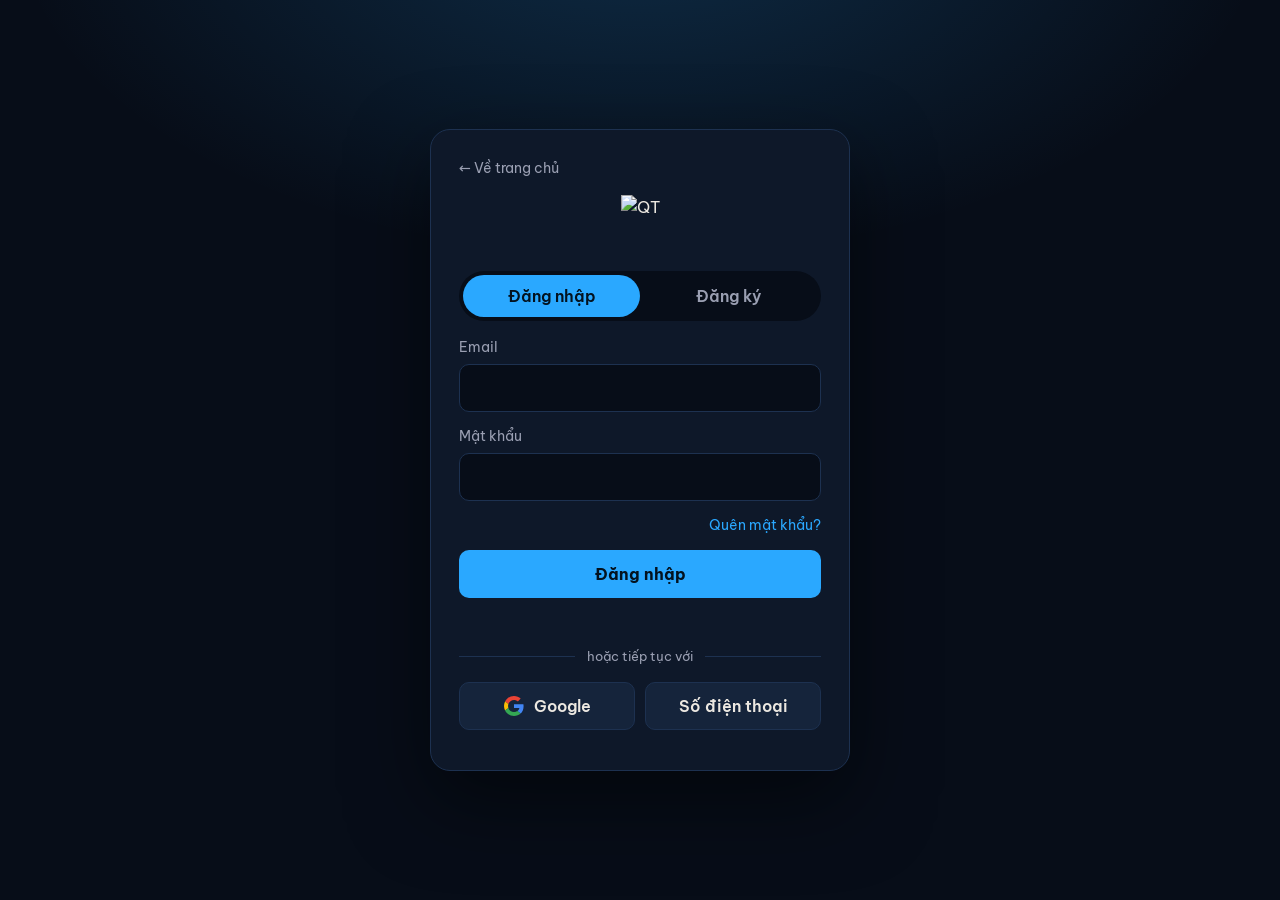
==== login.html @ f7d9eb88 "cap nhat" ====
<!DOCTYPE html>
<html lang="vi">
<head>
  <meta charset="UTF-8">
  <meta name="viewport" content="width=device-width, initial-scale=1">
  <title>Đăng nhập - QT</title>
  <link rel="icon" href="logo.png" type="image/png">
  <link rel="preconnect" href="https://fonts.googleapis.com">
  <link rel="preconnect" href="https://fonts.gstatic.com" crossorigin>
  <link href="https://fonts.googleapis.com/css2?family=Be+Vietnam+Pro:wght@400;600;700;800&display=swap" rel="stylesheet">
  <link rel="stylesheet" href="style.css">
</head>
<body>
  <main class="auth-page">
    <div class="auth-card">
      <div class="auth-box">
        <a class="auth-back" href="index.html">← Về trang chủ</a>
        <img class="auth-logo" src="logo.png" alt="QT">

        <div class="auth-notice" id="notice" hidden>
          Chưa kết nối Firebase. Mở file <strong>firebase-config.js</strong>, dán cấu hình dự án của bạn vào rồi tải lại trang.
        </div>

        <!-- Khi đã đăng nhập -->
        <div class="session-box" id="session-box" hidden>
          <p>Bạn đang đăng nhập với tên <strong id="session-name"></strong></p>
          <a href="index.html">Tiếp tục xem phim</a>
          <button type="button" id="session-logout">Đăng xuất</button>
        </div>

        <div id="auth-main" style="display: contents;">
          <div class="auth-tabs" id="tabs">
            <button type="button" class="tab active" data-mode="login">Đăng nhập</button>
            <button type="button" class="tab" data-mode="register">Đăng ký</button>
          </div>

          <!-- Email -->
          <div id="email-pane" style="display: contents;">
            <form id="auth-form" novalidate>
              <label id="name-field" hidden>Tên hiển thị<input id="auth-name" autocomplete="name"></label>
              <label>Email<input id="auth-email" type="email" autocomplete="email"></label>
              <label>Mật khẩu<input id="auth-pw" type="password" autocomplete="current-password"></label>
              <label id="pw2-field" hidden>Nhập lại mật khẩu<input id="auth-pw2" type="password" autocomplete="new-password"></label>
              <button type="button" class="link-btn" id="forgot">Quên mật khẩu?</button>
              <button class="auth-submit" id="email-submit" type="submit">Đăng nhập</button>
            </form>
          </div>

          <!-- Số điện thoại -->
          <div id="phone-pane" style="display: contents;" hidden>
            <form id="phone-form" novalidate>
              <p class="phone-hint">Nhập số điện thoại, chúng tôi gửi mã 6 số qua SMS. Số chưa có tài khoản sẽ được tạo mới tự động.</p>
              <label>Số điện thoại<input id="phone" type="tel" placeholder="0912 345 678" autocomplete="tel"></label>
              <button class="auth-submit" id="send-code" type="submit">Gửi mã xác nhận</button>
              <div id="code-step" hidden>
                <label>Mã xác nhận<input id="code" inputmode="numeric" maxlength="6" placeholder="6 chữ số" autocomplete="one-time-code"></label>
                <button class="auth-submit" id="confirm-code" type="button">Xác nhận và đăng nhập</button>
              </div>
            </form>
          </div>

          <p class="auth-error" id="auth-error" role="alert"></p>

          <div class="auth-or"><span>hoặc tiếp tục với</span></div>
          <div class="auth-alt">
            <button type="button" class="alt-btn" id="google-btn">
              <svg viewBox="0 0 48 48" aria-hidden="true"><path fill="#EA4335" d="M24 9.5c3.54 0 6.71 1.22 9.21 3.6l6.85-6.85C35.9 2.38 30.47 0 24 0 14.62 0 6.51 5.38 2.56 13.22l7.98 6.19C12.43 13.72 17.74 9.5 24 9.5z"/><path fill="#4285F4" d="M46.98 24.55c0-1.57-.15-3.09-.38-4.55H24v9.02h12.94c-.58 2.96-2.26 5.48-4.78 7.18l7.73 6c4.51-4.18 7.09-10.36 7.09-17.65z"/><path fill="#FBBC05" d="M10.53 28.59c-.48-1.45-.76-2.99-.76-4.59s.27-3.14.76-4.59l-7.98-6.19C.92 16.46 0 20.12 0 24c0 3.88.92 7.54 2.56 10.78l7.97-6.19z"/><path fill="#34A853" d="M24 48c6.48 0 11.93-2.13 15.89-5.81l-7.73-6c-2.15 1.45-4.92 2.3-8.16 2.3-6.26 0-11.57-4.22-13.47-9.91l-7.98 6.19C6.51 42.62 14.62 48 24 48z"/></svg>
              Google
            </button>
            <button type="button" class="alt-btn" id="phone-toggle"><span id="phone-toggle-label">Số điện thoại</span></button>
          </div>
          <div id="recaptcha"></div>
        </div>
      </div>
    </div>
  </main>

  <script type="module">
    import * as A from "./auth.js";

    const $ = (id) => document.getElementById(id);
    let mode = "login", busy = false;

    // Chỉ cho quay lại file .html cùng thư mục
    const nextUrl = () => {
      const n = new URLSearchParams(location.search).get("next") || "";
      return /^[\w-]+\.html$/.test(n) ? n : "index.html";
    };
    const done = (user) => { A.syncSession(user); location.href = nextUrl(); };
    const say = (text, ok = false) => { $("auth-error").textContent = text; $("auth-error").classList.toggle("ok", ok); };

    async function run(btn, fn) {
      if (busy) return;
      busy = true; btn.disabled = true; say("");
      try { await fn(); } catch (e) { say(A.friendlyError(e)); } finally { busy = false; btn.disabled = false; }
    }

    // +84: nhận 0912..., 84912..., +84912...
    function toE164(raw) {
      let p = raw.replace(/[\s.\-()]/g, "");
      if (p.startsWith("+")) return p;
      if (p.startsWith("00")) return "+" + p.slice(2);
      if (p.startsWith("0")) return "+84" + p.slice(1);
      if (p.startsWith("84")) return "+" + p;
      return "+84" + p;
    }

    function setMode(m) {
      mode = m;
      document.querySelectorAll(".tab").forEach((t) => t.classList.toggle("active", t.dataset.mode === m));
      $("name-field").hidden = $("pw2-field").hidden = m !== "register";
      $("forgot").hidden = m !== "login";
      $("auth-pw").autocomplete = m === "login" ? "current-password" : "new-password";
      $("email-submit").textContent = m === "login" ? "Đăng nhập" : "Tạo tài khoản";
      document.title = (m === "login" ? "Đăng nhập" : "Đăng ký") + " - QT";
      say("");
    }

    function showPhone(on) {
      $("email-pane").hidden = on; $("phone-pane").hidden = !on; $("tabs").hidden = on;
      $("email-pane").style.display = on ? "none" : "contents";
      $("phone-pane").style.display = on ? "contents" : "none";
      $("phone-toggle-label").textContent = on ? "Email" : "Số điện thoại";
      say("");
    }

    document.querySelectorAll(".tab").forEach((t) => t.addEventListener("click", () => {
      setMode(t.dataset.mode);
      history.replaceState(null, "", t.dataset.mode === "register" ? "#register" : location.pathname + location.search);
    }));
    $("phone-toggle").addEventListener("click", () => showPhone($("phone-pane").hidden));

    $("auth-form").addEventListener("submit", (e) => {
      e.preventDefault();
      const name = $("auth-name").value.trim(), email = $("auth-email").value.trim(), pw = $("auth-pw").value;
      run($("email-submit"), async () => {
        if (!/^\S+@\S+\.\S+$/.test(email)) throw new Error("Email chưa đúng định dạng.");
        if (pw.length < 6) throw new Error("Mật khẩu cần ít nhất 6 ký tự.");
        if (mode === "register") {
          if (!name) throw new Error("Vui lòng nhập tên hiển thị.");
          if (pw !== $("auth-pw2").value) throw new Error("Mật khẩu nhập lại chưa khớp.");
          done(await A.registerEmail(name, email, pw));
        } else {
          done(await A.loginEmail(email, pw));
        }
      });
    });

    $("forgot").addEventListener("click", () => {
      const email = $("auth-email").value.trim();
      run($("forgot"), async () => {
        if (!/^\S+@\S+\.\S+$/.test(email)) throw new Error("Nhập email của bạn vào ô Email trước.");
        await A.resetPassword(email);
        say("Đã gửi email đặt lại mật khẩu tới " + email + ". Hãy kiểm tra hộp thư.", true);
      });
    });

    $("google-btn").addEventListener("click", () => run($("google-btn"), async () => done(await A.loginGoogle())));

    $("phone-form").addEventListener("submit", (e) => {
      e.preventDefault();
      run($("send-code"), async () => {
        const phone = toE164($("phone").value);
        if (!/^\+\d{9,15}$/.test(phone)) throw new Error("Số điện thoại chưa đúng.");
        await A.sendPhoneCode(phone, "recaptcha");
        $("code-step").hidden = false;
        $("send-code").textContent = "Gửi lại mã";
        say("Đã gửi mã tới " + phone + ".", true);
        $("code").focus();
      });
    });
    $("confirm-code").addEventListener("click", () => {
      run($("confirm-code"), async () => {
        const code = $("code").value.trim();
        if (!/^\d{6}$/.test(code)) throw new Error("Mã xác nhận gồm 6 chữ số.");
        done(await A.confirmPhoneCode(code));
      });
    });

    // Chưa cấu hình Firebase: báo rõ và khóa biểu mẫu
    if (!A.configured) {
      $("notice").hidden = false;
      document.querySelectorAll("#auth-main button, #auth-main input").forEach((el) => (el.disabled = true));
    }

    // Đã đăng nhập sẵn thì hiện thông tin thay cho biểu mẫu
    await A.ready;
    const u = A.auth?.currentUser;
    if (u) {
      $("auth-main").style.display = "none";
      $("session-box").hidden = false;
      $("session-name").textContent = u.displayName || u.email || u.phoneNumber || "bạn";
      $("session-logout").addEventListener("click", async () => { await A.logout(); location.reload(); });
    }

    showPhone(false);
    setMode(location.hash === "#register" ? "register" : "login");
  </script>
</body>
</html>
---- style.css ----
/* MovieHub - giao diện rạp chiếu: nền xanh đêm, điểm nhấn vàng đèn chiếu */
:root {
  --bg: #070d18;
  --surface: #0e1829;
  --surface-2: #15243b;
  --line: #1d3150;
  --text: #ece8e1;
  --muted: #9a9fb2;
  --accent: #2aa8ff;
  --accent-ink: #03121f;
  --radius: 10px;
  --pad: clamp(20px, 5.5vw, 100px);
  color-scheme: dark;
}

* { box-sizing: border-box; margin: 0; padding: 0; }
html { scroll-behavior: smooth; }
body {
  background: var(--bg);
  color: var(--text);
  font-family: "Be Vietnam Pro", system-ui, -apple-system, "Segoe UI", Roboto, sans-serif;
  line-height: 1.5;
  min-height: 100vh;
}
button, select, input { font: inherit; color: inherit; }
button { cursor: pointer; }
img { display: block; max-width: 100%; }
:focus-visible { outline: 2px solid var(--accent); outline-offset: 2px; }

/* ---------- Header ---------- */
.site-header {
  position: sticky; top: 0; z-index: 50;
  background: rgba(7,13,24, 0.92); backdrop-filter: blur(14px);
  border-bottom: 1px solid var(--line);
}
.top-bar { display: flex; align-items: center; gap: 28px; padding: 14px var(--pad) 4px; }
.logo { display: flex; align-items: center; gap: 10px; background: none; border: 0; color: var(--accent); }
.logo-mark { width: 34px; height: 34px; }
.logo-text { font-size: 1.7rem; font-weight: 800; letter-spacing: -0.03em; }
.top-menus { display: flex; gap: 4px; }
.dd { position: relative; }
.dd summary {
  list-style: none; cursor: pointer; user-select: none;
  display: flex; align-items: center; gap: 8px;
  padding: 8px 14px; border-radius: 8px; font-weight: 600; font-size: 0.95rem;
}
.dd summary::-webkit-details-marker { display: none; }
.dd summary:hover, .dd[open] summary { background: var(--surface-2); }
.dd summary::after {
  content: ""; width: 6px; height: 6px; margin-top: -3px;
  border-right: 2px solid currentColor; border-bottom: 2px solid currentColor;
  transform: rotate(45deg); transition: transform .15s;
}
.dd[open] summary::after { transform: rotate(-135deg); margin-top: 3px; }
.dd-menu {
  position: absolute; top: calc(100% + 8px); left: 0; z-index: 60;
  min-width: 200px; max-height: 70vh; overflow-y: auto; padding: 6px;
  background: var(--surface); border: 1px solid var(--line); border-radius: 12px;
  box-shadow: 0 16px 40px rgba(0,0,0,.55);
}
.dd-menu button {
  display: block; width: 100%; text-align: left; padding: 9px 12px;
  background: none; border: 0; border-radius: 8px;
}
.dd-menu button:hover { background: var(--surface-2); color: var(--accent); }

.top-actions { margin-left: auto; display: flex; align-items: center; }
.search-box {
  display: flex; flex-direction: row-reverse; align-items: center;
  border: 1px solid transparent; border-radius: 999px; transition: background .2s, border-color .2s;
}
.search-box.open { background: var(--surface); border-color: var(--line); }
#search { width: 0; padding: 0; border: 0; background: none; outline: none; transition: width .2s; }
#search::placeholder { color: var(--muted); }
.search-box.open #search { width: min(280px, 50vw); padding: 8px 4px 8px 16px; }
.icon-btn {
  width: 42px; height: 42px; display: grid; place-items: center; flex: none;
  background: none; border: 0; border-radius: 50%; color: var(--text);
}
.icon-btn:hover { background: var(--surface-2); }

.chip-bar { display: flex; align-items: center; gap: 18px; padding: 8px var(--pad) 14px; }
.section-label { font-size: 1.05rem; font-weight: 800; text-transform: uppercase; white-space: nowrap; }
.chip-divider { flex: none; width: 1px; height: 26px; background: var(--line); }
.chips { display: flex; gap: 10px; flex: 1; overflow-x: auto; scrollbar-width: none; }
.chips::-webkit-scrollbar { display: none; }
.chip {
  display: inline-flex; align-items: center; gap: 8px; flex: none;
  padding: 9px 18px; border-radius: 999px;
  background: var(--surface-2); border: 1px solid transparent;
  font-weight: 600; font-size: 0.92rem; transition: background .15s, border-color .15s;
}
.chip:hover { background: #1d3354; }
.chip.active { border-color: var(--accent); color: var(--accent); }
.ico { width: 20px; height: 20px; fill: none; stroke: currentColor; stroke-width: 1.8; stroke-linecap: round; stroke-linejoin: round; }
.chip-next { flex: none; width: 32px; height: 32px; border: 0; border-radius: 50%; background: none; color: var(--muted); font-size: 1.5rem; line-height: 1; }
.chip-next:hover { color: var(--text); background: var(--surface-2); }

/* ---------- Hero ---------- */
.hero-banner {
  position: relative; min-height: min(72vh, 620px);
  display: flex; align-items: flex-end;
  background-size: cover; background-position: center 20%;
}
.hero-overlay {
  position: absolute; inset: 0;
  background:
    linear-gradient(90deg, var(--bg) 0%, rgba(7,13,24,.75) 38%, rgba(7,13,24,0) 75%),
    linear-gradient(0deg, var(--bg) 0%, rgba(7,13,24,0) 45%);
}
.hero-content { position: relative; padding: 0 var(--pad) clamp(32px, 7vw, 72px); max-width: 680px; }
.hero-badge {
  display: inline-block; margin-bottom: 14px; padding: 3px 12px;
  border: 1px solid var(--accent); border-radius: 999px;
  color: var(--accent); font-size: 0.82rem;
}
.hero-title { font-size: clamp(2rem, 6vw, 3.8rem); line-height: 1.08; letter-spacing: -0.03em; font-weight: 800; }
.hero-subtitle { margin-top: 6px; color: var(--muted); font-size: 1.05rem; }
.hero-desc {
  margin-top: 14px; max-width: 52ch; color: #d4d0c8;
  display: -webkit-box; -webkit-line-clamp: 3; -webkit-box-orient: vertical; overflow: hidden;
}
.hero-buttons { display: flex; gap: 12px; margin-top: 22px; flex-wrap: wrap; }
.hero-btn-play, .hero-btn-info {
  padding: 11px 26px; border-radius: 8px; border: 0; font-weight: 600;
  transition: transform .15s, background .15s;
}
.hero-btn-play { background: var(--accent); color: var(--accent-ink); }
.hero-btn-play:hover { background: #5cbfff; }
.hero-btn-info { background: rgba(255,255,255,.14); backdrop-filter: blur(6px); }
.hero-btn-info:hover { background: rgba(255,255,255,.24); }

/* ---------- Hàng ngang ---------- */
#rows { padding-bottom: 40px; }
.movie-row-container { position: relative; padding: 0 var(--pad); margin-top: 28px; }
.row-title { font-size: 1.15rem; font-weight: 700; margin-bottom: 12px; }
.row-title span { color: var(--accent); margin-left: 2px; }
.row-scroll {
  display: flex; gap: 14px; overflow-x: auto; padding-bottom: 8px;
  scroll-snap-type: x proximity; scrollbar-width: none;
}
.row-scroll::-webkit-scrollbar { display: none; }
.movie-card { flex: 0 0 auto; width: 160px; cursor: pointer; scroll-snap-align: start; }
.scroll-btn {
  position: absolute; top: 50%; z-index: 5; width: 40px; height: 64px;
  display: grid; place-items: center; border: 0; border-radius: 8px;
  background: rgba(7,13,24,.85); color: var(--text);
  opacity: 0; transition: opacity .2s;
}
.scroll-btn.left { left: calc(var(--pad) - 20px); }
.scroll-btn.right { right: calc(var(--pad) - 20px); }
.movie-row-container:hover .scroll-btn { opacity: 1; }
@media (hover: none) { .scroll-btn { display: none; } }

/* ---------- Thẻ phim ---------- */
.movie-poster-wrapper, .grid-card { position: relative; }
.movie-poster, .grid-poster {
  width: 100%; aspect-ratio: 2 / 3; object-fit: cover;
  background: var(--surface); border-radius: var(--radius);
  transition: transform .25s, box-shadow .25s;
}
.movie-poster-wrapper { overflow: hidden; border-radius: var(--radius); }
.movie-card:hover .movie-poster,
.grid-card:hover .grid-poster { transform: scale(1.04); box-shadow: 0 8px 24px rgba(0,0,0,.45); }
.movie-badge {
  position: absolute; top: 8px; left: 8px; z-index: 2;
  padding: 1px 8px; border-radius: 4px;
  background: var(--accent); color: var(--accent-ink); font-size: 0.72rem; font-weight: 700;
}
.movie-title {
  margin-top: 8px; font-size: 0.92rem; font-weight: 600; line-height: 1.3;
  display: -webkit-box; -webkit-line-clamp: 2; -webkit-box-orient: vertical; overflow: hidden;
}
.movie-origin {
  font-size: 0.8rem; color: var(--muted);
  white-space: nowrap; overflow: hidden; text-overflow: ellipsis;
}

/* ---------- Lưới ---------- */
.movies-grid {
  display: grid; gap: 22px 16px; padding: 32px var(--pad);
  grid-template-columns: repeat(auto-fill, minmax(150px, 1fr));
}
.grid-card { cursor: pointer; }

/* ---------- Phân trang ---------- */
#pagination { display: flex; justify-content: center; align-items: center; padding: 8px var(--pad) 48px; }
#pagination button {
  padding: 9px 20px; border-radius: 8px; border: 1px solid var(--line);
  background: var(--surface); transition: border-color .15s;
}
#pagination button:hover:not(:disabled) { border-color: var(--accent); }
#pagination button:disabled { opacity: .4; cursor: not-allowed; }

/* ---------- Trình phát ---------- */
#player-container { padding: 24px var(--pad) 48px; }
.player-wrapper { max-width: 1100px; margin: 0 auto; }
.player-title { font-size: clamp(1.3rem, 3vw, 1.9rem); letter-spacing: -0.02em; }
.player-origin { font-weight: 400; color: var(--muted); font-size: 0.7em; }
.video-container {
  margin-top: 16px; aspect-ratio: 16 / 9; background: #000;
  border-radius: 12px; overflow: hidden; border: 1px solid var(--line);
}
.video-container iframe { width: 100%; height: 100%; border: 0; }
.episodes-section { margin-top: 28px; }
.episodes-title, .movie-info-title { font-size: 1.05rem; margin-bottom: 12px; }
.episodes-list { display: flex; flex-wrap: wrap; gap: 8px; max-height: 220px; overflow-y: auto; padding: 2px; }
.ep-btn {
  min-width: 52px; padding: 7px 14px; border-radius: 8px;
  background: var(--surface); border: 1px solid var(--line);
  transition: border-color .15s;
}
.ep-btn:hover { border-color: var(--accent); }
.ep-btn.active { background: var(--accent); border-color: var(--accent); color: var(--accent-ink); font-weight: 600; }
.movie-info-box { margin-top: 28px; padding: 22px; background: var(--surface); border-radius: 12px; }
.movie-desc { max-width: 75ch; color: #d4d0c8; }
.movie-meta { display: flex; flex-wrap: wrap; gap: 8px 28px; margin-top: 16px; color: var(--muted); font-size: 0.9rem; }
.movie-meta strong { color: var(--text); font-weight: 600; }

/* ---------- Nhỏ gọn trên điện thoại ---------- */
@media (max-width: 640px) {
  .top-bar { gap: 6px; padding-top: 10px; }
  .logo-text { font-size: 1.4rem; }
  .dd summary { padding: 8px 10px; }
  .section-label, .chip-divider, .chip-next { display: none; }
  .hero-banner { min-height: 60vh; }
  .hero-overlay { background: linear-gradient(0deg, var(--bg) 8%, rgba(7,13,24,.55) 60%, rgba(7,13,24,.2) 100%); }
  .movie-card { width: 128px; }
  .movies-grid { grid-template-columns: repeat(auto-fill, minmax(110px, 1fr)); gap: 18px 10px; }
}

@media (prefers-reduced-motion: reduce) {
  * { transition: none !important; animation: none !important; scroll-behavior: auto !important; }
}


/* ===== v3: xanh đại dương, poster lớn, banner sang trọng ===== */
[hidden] { display: none !important; }
:root { --gap: 16px; --cards: 7.5; }
@media (max-width: 1500px) { :root { --cards: 6.5; } }
@media (max-width: 1200px) { :root { --cards: 5.5; } }
@media (max-width: 900px) { :root { --cards: 4.5; --gap: 12px; } }
@media (max-width: 600px) { :root { --cards: 3.2; } }
@media (max-width: 420px) { :root { --cards: 2.5; } }

.row-scroll { gap: var(--gap); }
.movie-row-container { margin-top: 44px; }
.row-title { font-size: 1.4rem; margin-bottom: 14px; }
.movie-card { width: calc((100% - (var(--cards) - 0.5) * var(--gap)) / var(--cards)); }
.movie-title { font-size: 1rem; margin-top: 10px; }
.movies-grid { grid-template-columns: repeat(auto-fill, minmax(170px, 1fr)); gap: 30px 20px; }
@media (max-width: 520px) { .movies-grid { grid-template-columns: repeat(2, 1fr); } }

.rank-num {
  position: absolute; left: 10px; bottom: -4px; z-index: 2; line-height: 1; pointer-events: none;
  font-size: clamp(3.4rem, 5.5vw, 5.4rem); font-weight: 900;
  color: transparent; -webkit-text-stroke: 2px var(--accent); text-shadow: 0 4px 24px rgba(0,0,0,.6);
}
.ranked .movie-poster-wrapper::after {
  content: ""; position: absolute; inset: auto 0 0 0; height: 55%; pointer-events: none;
  background: linear-gradient(0deg, rgba(7,13,24,.92), transparent);
}

/* Nút yêu thích */
.fav-btn {
  position: absolute; top: 8px; right: 8px; z-index: 3; width: 36px; height: 36px;
  display: grid; place-items: center; border: 0; border-radius: 50%;
  background: rgba(7,13,24,.65); color: #fff; backdrop-filter: blur(6px);
  opacity: 0; transition: opacity .15s, background .15s;
}
.movie-card:hover .fav-btn, .grid-card:hover .fav-btn, .fav-btn:focus-visible, .fav-btn.on { opacity: 1; }
@media (hover: none) { .fav-btn { opacity: 1; } }
.fav-btn.on { background: var(--accent); color: var(--accent-ink); }
.fav-btn.on .ico, .fav-text.on .ico { fill: currentColor; }
.fav-text .t-on, .fav-text.on .t-off { display: none; }
.fav-text.on .t-on { display: inline; }
.hero-btn-info { display: inline-flex; align-items: center; gap: 8px; }
.player-head { display: flex; align-items: center; justify-content: space-between; gap: 16px; flex-wrap: wrap; }

/* Banner */
.hero-banner { min-height: min(90vh, 820px); background-position: center 25%; isolation: isolate; }
.hero-overlay {
  background:
    linear-gradient(90deg, rgba(7,13,24,.96) 0%, rgba(7,13,24,.7) 38%, rgba(7,13,24,.05) 78%),
    linear-gradient(0deg, var(--bg) 2%, transparent 42%);
}
.hero-inner { position: relative; width: 100%; display: flex; justify-content: space-between; align-items: flex-end; gap: 40px; padding: 120px var(--pad) clamp(40px, 7vw, 90px); }
.hero-content { padding: 0; max-width: 700px; }
.hero-badge { background: rgba(42,168,255,.14); }
.hero-title { font-size: clamp(2.4rem, 6.5vw, 5rem); }
.hero-meta { display: flex; flex-wrap: wrap; gap: 8px; margin-top: 16px; }
.hero-meta span { padding: 3px 12px; border: 1px solid rgba(255,255,255,.26); border-radius: 6px; background: rgba(255,255,255,.06); font-size: .85rem; }
.hero-btn-play { padding: 14px 34px; font-size: 1.05rem; }
.hero-poster { flex: none; width: clamp(200px, 20vw, 320px); aspect-ratio: 2 / 3; object-fit: cover; border-radius: 16px; box-shadow: 0 30px 80px rgba(0,0,0,.65), 0 0 0 1px rgba(255,255,255,.12); }
@media (max-width: 900px) { .hero-poster { display: none; } }
@media (max-width: 640px) {
  .hero-banner { min-height: 80vh; }
  .hero-overlay { background: linear-gradient(0deg, var(--bg) 6%, rgba(7,13,24,.6) 55%, rgba(7,13,24,.25) 100%); }
}

/* Header: logo ảnh, ô tìm kiếm gần giữa, chuông, tài khoản */
.logo-img { height: 44px; width: auto; }
.search-box {
  flex: 1 1 320px; max-width: 460px; margin: 0 auto; height: 44px; padding: 0 16px;
  flex-direction: row; gap: 10px; color: var(--muted);
  background: var(--surface); border: 1px solid var(--line); border-radius: 999px;
}
.search-box:focus-within { border-color: var(--accent); }
#search { width: 100%; padding: 0; background: none; border: 0; outline: none; color: var(--text); }
.top-actions { margin-left: 0; gap: 4px; }
.icon-btn { position: relative; }
.badge { position: absolute; top: 2px; right: 2px; min-width: 18px; height: 18px; padding: 0 5px; display: grid; place-items: center; border-radius: 9px; background: var(--accent); color: var(--accent-ink); font-size: .7rem; font-weight: 700; }
.pop-wrap { position: relative; }
.pop { position: absolute; right: 0; top: calc(100% + 10px); z-index: 70; width: min(360px, 92vw); padding: 10px; background: var(--surface); border: 1px solid var(--line); border-radius: 14px; box-shadow: 0 20px 50px rgba(0,0,0,.6); }
.pop h3 { font-size: 1rem; padding: 6px 8px 10px; }
#user-panel { width: 240px; }
#notif-list { display: grid; gap: 2px; max-height: 60vh; overflow: auto; }
.notif-item { display: flex; align-items: center; gap: 12px; width: 100%; padding: 8px; text-align: left; background: none; border: 0; border-radius: 10px; }
.notif-item:hover { background: var(--surface-2); }
.notif-item.unread { background: rgba(42,168,255,.1); }
.notif-item img { flex: none; width: 48px; height: 68px; object-fit: cover; border-radius: 6px; background: var(--surface-2); }
.notif-item strong { display: block; font-size: .92rem; line-height: 1.3; }
.notif-item small, .user-info small { color: var(--muted); }
.notif-empty { padding: 16px; color: var(--muted); }
.login-btn { margin-left: 6px; padding: 9px 20px; border: 0; border-radius: 999px; background: var(--accent); color: var(--accent-ink); font-weight: 700; }
.avatar { width: 40px; height: 40px; margin-left: 6px; border: 0; border-radius: 50%; background: linear-gradient(135deg, #2aa8ff, #1b5fd1); color: #fff; font-weight: 700; }
.user-info { display: grid; padding: 8px 10px 12px; margin-bottom: 6px; border-bottom: 1px solid var(--line); }
.pop-link { display: block; width: 100%; padding: 10px; text-align: left; background: none; border: 0; border-radius: 8px; }
.pop-link:hover { background: var(--surface-2); }
@media (max-width: 900px) {
  .top-bar { flex-wrap: wrap; }
  .search-box { order: 5; flex-basis: 100%; max-width: none; margin: 6px 0 0; }
  .top-actions { margin-left: auto; }
}

/* Đăng nhập */
dialog.modal { margin: auto; padding: 0; width: min(400px, 92vw); color: var(--text); background: var(--surface); border: 1px solid var(--line); border-radius: 18px; }
dialog.modal::backdrop { background: rgba(3,8,16,.75); backdrop-filter: blur(4px); }
.auth-box { position: relative; display: grid; gap: 16px; padding: 28px 28px 24px; }
.auth-close { position: absolute; top: 10px; right: 14px; background: none; border: 0; color: var(--muted); font-size: 1.6rem; }
.auth-logo { height: 60px; margin: 0 auto; }
.auth-tabs { display: grid; grid-template-columns: 1fr 1fr; padding: 4px; background: var(--bg); border-radius: 999px; }
.tab { padding: 9px; border: 0; border-radius: 999px; background: none; color: var(--muted); font-weight: 600; }
.tab.active { background: var(--accent); color: var(--accent-ink); }
#auth-form { display: grid; gap: 14px; }
#auth-form label { display: grid; gap: 6px; color: var(--muted); font-size: .88rem; }
#auth-form input { padding: 11px 14px; background: var(--bg); border: 1px solid var(--line); border-radius: 10px; color: var(--text); font-size: 1rem; }
#auth-form input:focus { border-color: var(--accent); outline: none; }
.auth-error { min-height: 1.2em; color: #ff6b7a; font-size: .88rem; }
.auth-submit { padding: 12px; border: 0; border-radius: 10px; background: var(--accent); color: var(--accent-ink); font-size: 1rem; font-weight: 700; }
.auth-note { color: var(--muted); font-size: .78rem; text-align: center; }

.toast { position: fixed; left: 50%; bottom: 28px; z-index: 100; padding: 10px 20px; background: var(--surface-2); border: 1px solid var(--line); border-radius: 999px; opacity: 0; pointer-events: none; transform: translate(-50%, 20px); transition: opacity .2s, transform .2s; }
.toast.show { opacity: 1; transform: translate(-50%, 0); }

/* ===== v4: tìm kiếm, đăng nhập/đăng ký, cài đặt, trang login ===== */
.search-box { padding: 0 4px 0 18px; }
.search-btn { flex: none; width: 36px; height: 36px; display: grid; place-items: center; border: 0; border-radius: 50%; background: var(--accent); color: var(--accent-ink); }
.search-btn:hover { filter: brightness(1.12); }
.section-label { max-width: 280px; overflow: hidden; text-overflow: ellipsis; }
.guest-actions { display: flex; gap: 8px; margin-left: 6px; }
.btn-ghost, .btn-solid { padding: 9px 18px; border-radius: 999px; border: 1px solid var(--accent); font-size: .92rem; font-weight: 700; text-decoration: none; white-space: nowrap; }
.btn-ghost { border-color: var(--line); color: var(--text); }
.btn-ghost:hover { border-color: var(--accent); color: var(--accent); }
.btn-solid { background: var(--accent); color: var(--accent-ink); }
.btn-solid:hover { filter: brightness(1.12); }
@media (max-width: 640px) { .btn-ghost, .btn-solid { padding: 8px 12px; font-size: .85rem; } }

.auth-box h2 { font-size: 1.3rem; }
.set-row { display: grid; gap: 10px; }
.set-row h3 { font-size: .95rem; color: var(--muted); font-weight: 600; }
.swatches { display: flex; gap: 12px; }
.swatch { width: 34px; height: 34px; border-radius: 50%; border: 2px solid transparent; background: var(--c); outline-offset: 2px; }
.swatch.active { border-color: #fff; }
.set-btn { padding: 11px 14px; text-align: left; background: var(--surface-2); border: 1px solid var(--line); border-radius: 10px; }
.set-btn:hover { border-color: var(--accent); }

/* login.html */
.auth-page { min-height: 100vh; display: grid; place-items: center; padding: 24px; background: radial-gradient(900px 500px at 50% -10%, rgba(42,168,255,.2), transparent 70%), var(--bg); }
.auth-card { width: min(420px, 100%); background: var(--surface); border: 1px solid var(--line); border-radius: 20px; box-shadow: 0 30px 80px rgba(0,0,0,.5); }
.auth-back { justify-self: start; color: var(--muted); font-size: .9rem; text-decoration: none; }
.auth-back:hover { color: var(--accent); }
.session-box { display: grid; gap: 12px; text-align: center; }
.session-box p { color: var(--muted); }
.session-box a, .session-box button { padding: 12px; border: 0; border-radius: 10px; font-weight: 700; text-align: center; text-decoration: none; }
.session-box a { background: var(--accent); color: var(--accent-ink); }
.session-box button { background: var(--surface-2); color: var(--text); }

/* ===== v5: Sắp công chiếu, Lịch sử xem, trang đăng nhập thật ===== */
.avatar { background-size: cover; background-position: center; }
.movie-row-container.history { margin-top: 32px; }
.hist-head { display: flex; align-items: center; justify-content: space-between; gap: 16px; flex-wrap: wrap; margin-bottom: 14px; }
.hist-head .row-title { margin: 0; }
.hist-tabs { display: inline-grid; grid-auto-flow: column; padding: 4px; background: var(--surface); border: 1px solid var(--line); border-radius: 999px; }
.hist-tabs .tab { padding: 6px 16px; font-size: .9rem; }
.hist-tabs b { margin-left: 6px; font-weight: 600; opacity: .7; }
.progress { position: absolute; left: 0; right: 0; bottom: 0; z-index: 3; height: 4px; background: rgba(255,255,255,.22); }
.progress i { display: block; height: 100%; background: var(--accent); }
.hist-x { position: absolute; top: 8px; right: 8px; z-index: 3; width: 30px; height: 30px; border: 0; border-radius: 50%; background: rgba(7,13,24,.72); color: #fff; font-size: 1.1rem; line-height: 1; opacity: 0; transition: opacity .15s; }
.movie-card:hover .hist-x, .hist-x:focus-visible { opacity: 1; }
@media (hover: none) { .hist-x { opacity: 1; } }
.player-head h2 { margin-right: auto; }
.done-btn.on { border-color: var(--accent); color: var(--accent); }

.upcoming { margin-top: 56px; }
.up-slide { position: relative; display: flex; align-items: center; min-height: min(56vh, 520px); padding: 0 var(--pad); }
.up-text { position: relative; z-index: 2; display: grid; justify-items: start; gap: 14px; max-width: 44%; padding: 32px 0; }
.up-tag { padding: 3px 12px; border: 1px solid var(--accent); border-radius: 999px; color: var(--accent); font-size: .85rem; }
.up-title { font-size: clamp(1.8rem, 3.6vw, 3rem); font-weight: 800; line-height: 1.1; letter-spacing: -0.02em; }
.up-origin { margin-top: -8px; color: var(--muted); }
.up-badges { display: flex; flex-wrap: wrap; gap: 8px; }
.up-badges span { padding: 3px 10px; border: 1px solid var(--line); border-radius: 6px; background: var(--surface); font-size: .8rem; font-weight: 600; }
.up-meta, .up-date { font-weight: 600; }
.up-actions { display: flex; flex-wrap: wrap; align-items: center; gap: 12px; margin-top: 6px; }
.up-remind { display: inline-flex; align-items: center; gap: 8px; padding: 12px 26px; border: 0; border-radius: 999px; background: var(--accent); color: var(--accent-ink); font-weight: 700; }
.up-remind:hover { filter: brightness(1.1); }
.up-share, .up-trailer { display: grid; place-items: center; height: 46px; border: 1px solid var(--line); border-radius: 999px; background: var(--surface-2); color: var(--text); text-decoration: none; }
.up-share { width: 46px; border-radius: 50%; }
.up-trailer { padding: 0 20px; font-weight: 600; }
.up-share:hover, .up-trailer:hover { border-color: var(--accent); }
.up-img { position: absolute; top: 0; bottom: 0; right: var(--pad); z-index: 1; width: 62%; }
.up-img img { width: 100%; height: 100%; object-fit: cover; -webkit-mask-image: linear-gradient(90deg, transparent 0, #000 38%, #000 88%, transparent 100%); mask-image: linear-gradient(90deg, transparent 0, #000 38%, #000 88%, transparent 100%); }
.up-bars { display: flex; gap: 8px; padding: 14px var(--pad) 0; }
.up-bar { position: relative; flex: 1; max-width: 120px; height: 4px; border: 0; border-radius: 2px; background: var(--line); }
.up-bar::after { content: ""; position: absolute; inset: -10px 0; }
.up-bar.active { background: var(--accent); }
@media (max-width: 800px) {
  .up-slide { align-items: flex-end; min-height: 440px; }
  .up-text { max-width: 100%; }
  .up-img { left: 0; right: 0; width: 100%; }
  .up-img img { opacity: .4; }
}

/* login.html: Google, số điện thoại, quên mật khẩu */
.auth-notice { padding: 12px 14px; border: 1px solid #ff9f1c; border-radius: 10px; background: rgba(255,159,28,.1); font-size: .88rem; line-height: 1.5; }
.auth-error.ok { color: #4ade80; }
.auth-or { display: flex; align-items: center; gap: 12px; color: var(--muted); font-size: .82rem; }
.auth-or::before, .auth-or::after { content: ""; flex: 1; height: 1px; background: var(--line); }
.auth-alt { display: grid; grid-template-columns: 1fr 1fr; gap: 10px; }
.alt-btn { display: flex; align-items: center; justify-content: center; gap: 10px; padding: 11px; background: var(--surface-2); border: 1px solid var(--line); border-radius: 10px; font-weight: 600; }
.alt-btn:hover:not(:disabled) { border-color: var(--accent); }
.alt-btn svg { width: 20px; height: 20px; }
.link-btn { justify-self: end; padding: 0; background: none; border: 0; color: var(--accent); font-size: .85rem; }
#phone-form { display: grid; gap: 14px; }
#phone-form label, #code-step label { display: grid; gap: 6px; color: var(--muted); font-size: .88rem; }
#phone-form input { padding: 11px 14px; background: var(--bg); border: 1px solid var(--line); border-radius: 10px; color: var(--text); font-size: 1rem; }
#phone-form input:focus { border-color: var(--accent); outline: none; }
#code-step { display: grid; gap: 14px; }
.phone-hint { color: var(--muted); font-size: .88rem; line-height: 1.5; }
.auth-submit:disabled, .alt-btn:disabled, .tab:disabled { opacity: .5; cursor: not-allowed; }
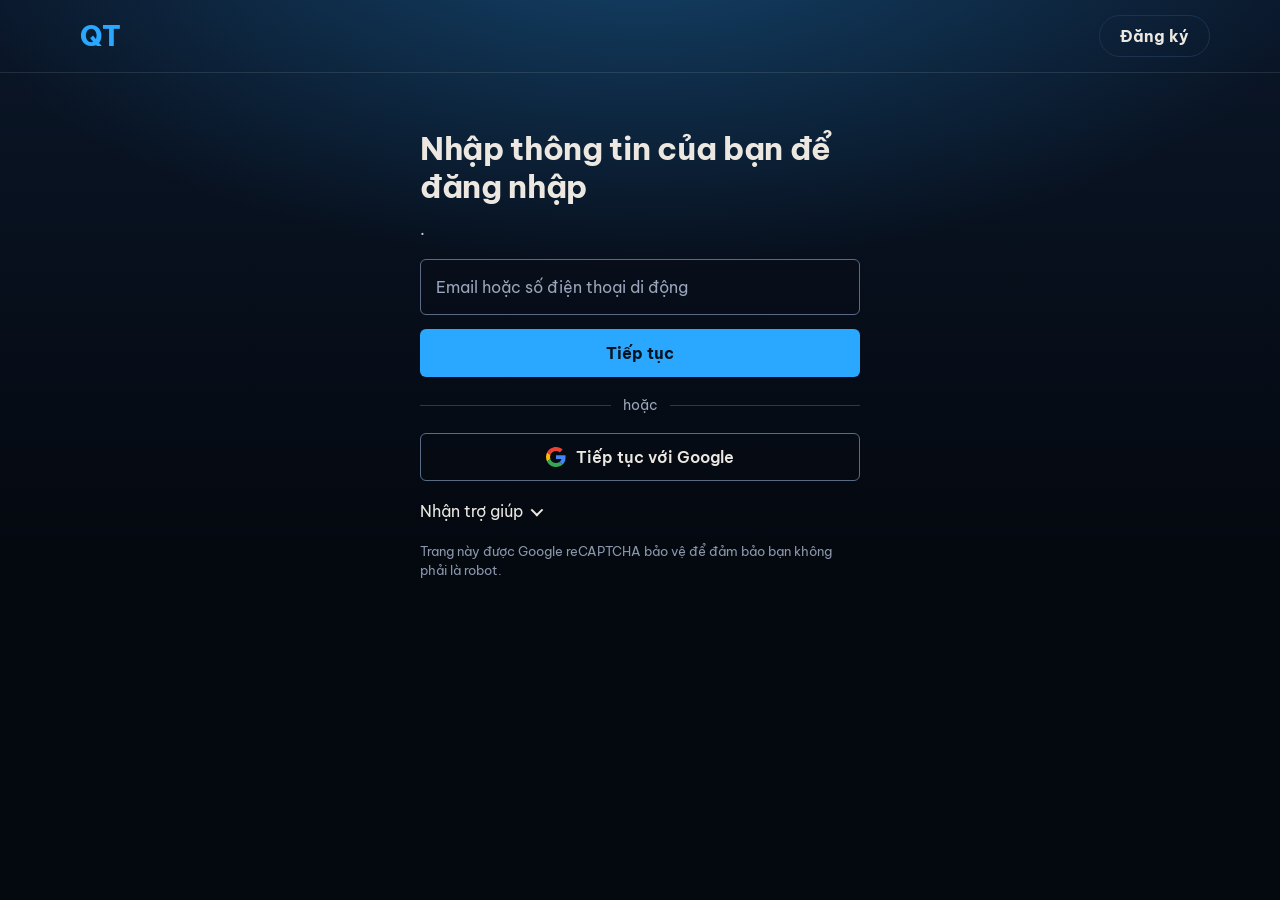
==== commit f654c3fd: "fix" ====
--- a/login.html
+++ b/login.html
@@ -9,69 +9,129 @@
   <link rel="preconnect" href="https://fonts.gstatic.com" crossorigin>
   <link href="https://fonts.googleapis.com/css2?family=Be+Vietnam+Pro:wght@400;600;700;800&display=swap" rel="stylesheet">
   <link rel="stylesheet" href="style.css">
+  <style>
+    body.nx { min-height: 100vh; background: radial-gradient(1100px 520px at 50% -8%, rgba(42,168,255,.3), transparent 65%), linear-gradient(#0a1628, #04080f 62%); }
+    .nx-top { display: flex; align-items: center; justify-content: space-between; padding: 14px var(--pad); border-bottom: 1px solid rgba(255,255,255,.1); }
+    .nx-brand { display: flex; align-items: center; gap: 10px; color: var(--accent); font-size: 1.7rem; font-weight: 800; letter-spacing: -0.03em; text-decoration: none; }
+    .nx-brand img { height: 44px; width: auto; }
+    .nx-switch { padding: 8px 20px; border: 1px solid var(--line); border-radius: 999px; color: var(--text); font-weight: 700; text-decoration: none; }
+    .nx-switch:hover { border-color: var(--accent); color: var(--accent); }
+
+    .nx-col { display: grid; gap: 18px; width: min(440px, calc(100% - 40px)); margin: 56px auto 80px; }
+    #flow { display: grid; gap: 18px; }
+    #nx-title { font-size: clamp(1.7rem, 4vw, 2rem); line-height: 1.2; letter-spacing: -0.01em; }
+    .nx-sub { margin-top: -8px; color: #c9d3e3; font-size: 1.05rem; }
+    .nx-link { padding: 0; background: none; border: 0; color: #fff; font-size: inherit; text-decoration: underline; }
+    .nx-link:hover { color: var(--accent); }
+    .nx-link:disabled { opacity: .5; }
+
+    #flow form { display: grid; gap: 14px; }
+    .nx-field { position: relative; }
+    .nx-field input { width: 100%; height: 56px; padding: 22px 16px 6px; background: rgba(7,13,24,.6); border: 1px solid #5b6b85; border-radius: 6px; color: #fff; font-size: 1rem; }
+    .nx-field input:focus { border-color: #fff; outline: none; }
+    .nx-field.bad input { border-color: #ff6b7a; }
+    .nx-field label { position: absolute; left: 16px; top: 50%; transform: translateY(-50%); color: #9aa6bb; pointer-events: none; transition: top .15s, font-size .15s; }
+    .nx-field input:focus + label, .nx-field input:not(:placeholder-shown) + label { top: 17px; font-size: .75rem; }
+    .nx-err { display: flex; align-items: center; gap: 8px; margin-top: -4px; color: #ff6b7a; font-size: .85rem; }
+    .nx-err.ok { color: #4ade80; }
+    .nx-err svg { flex: none; }
+    .nx-who { display: flex; align-items: center; justify-content: space-between; gap: 12px; padding: 12px 16px; background: rgba(255,255,255,.07); border-radius: 6px; }
+    .nx-who span { overflow: hidden; text-overflow: ellipsis; white-space: nowrap; }
+
+    .nx-btn { height: 48px; border: 0; border-radius: 6px; background: var(--accent); color: var(--accent-ink); font-size: 1rem; font-weight: 700; }
+    .nx-btn:hover:not(:disabled) { filter: brightness(1.1); }
+    .nx-btn:disabled { opacity: .6; cursor: wait; }
+    .nx-or { display: flex; align-items: center; gap: 12px; color: #9aa6bb; font-size: .85rem; }
+    .nx-or::before, .nx-or::after { content: ""; flex: 1; height: 1px; background: rgba(255,255,255,.18); }
+    .nx-google { display: flex; align-items: center; justify-content: center; gap: 10px; height: 48px; background: transparent; border: 1px solid #5b6b85; border-radius: 6px; font-weight: 600; }
+    .nx-google:hover:not(:disabled) { border-color: #fff; }
+    .nx-google svg { width: 20px; height: 20px; }
+    .nx-help summary { display: inline-flex; align-items: center; gap: 8px; cursor: pointer; list-style: none; font-size: 1.02rem; }
+    .nx-help summary::-webkit-details-marker { display: none; }
+    .nx-help summary::after { content: ""; width: 7px; height: 7px; border-right: 2px solid currentColor; border-bottom: 2px solid currentColor; transform: rotate(45deg) translateY(-2px); }
+    .nx-help[open] summary::after { transform: rotate(-135deg); }
+    .nx-help div { display: grid; gap: 8px; margin-top: 12px; color: #c9d3e3; font-size: .92rem; line-height: 1.5; }
+    .nx-note { color: #8b97ac; font-size: .8rem; line-height: 1.5; }
+  </style>
 </head>
-<body>
-  <main class="auth-page">
-    <div class="auth-card">
-      <div class="auth-box">
-        <a class="auth-back" href="index.html">← Về trang chủ</a>
-        <img class="auth-logo" src="logo.png" alt="QT">
-
-        <div class="auth-notice" id="notice" hidden>
-          Chưa kết nối Firebase. Mở file <strong>firebase-config.js</strong>, dán cấu hình dự án của bạn vào rồi tải lại trang.
+<body class="nx">
+  <header class="nx-top">
+    <a class="nx-brand" href="index.html"><img src="logo.png" alt=""><span>QT</span></a>
+    <a class="nx-switch" id="top-switch" href="#register">Đăng ký</a>
+  </header>
+
+  <main class="nx-col">
+    <div class="auth-notice" id="notice" hidden>
+      Chưa kết nối Firebase. Mở file <strong>firebase-config.js</strong>, dán cấu hình dự án của bạn vào rồi tải lại trang.
+    </div>
+
+    <!-- Khi đã đăng nhập -->
+    <div class="session-box" id="session-box" hidden>
+      <p>Bạn đang đăng nhập với tên <strong id="session-name"></strong></p>
+      <a href="index.html">Tiếp tục xem phim</a>
+      <button type="button" id="session-logout">Đăng xuất</button>
+    </div>
+
+    <div id="flow">
+      <h1 id="nx-title">Nhập thông tin của bạn để đăng nhập</h1>
+      <p class="nx-sub" id="nx-sub"><span id="sub-text"></span> <button type="button" class="nx-link" id="sub-link"></button><span id="sub-dot">.</span></p>
+
+      <!-- Bước 1: email hoặc số điện thoại -->
+      <form id="step-id" novalidate>
+        <div class="nx-field">
+          <input id="ident" autocomplete="username" placeholder=" ">
+          <label for="ident">Email hoặc số điện thoại di động</label>
         </div>
-
-        <!-- Khi đã đăng nhập -->
-        <div class="session-box" id="session-box" hidden>
-          <p>Bạn đang đăng nhập với tên <strong id="session-name"></strong></p>
-          <a href="index.html">Tiếp tục xem phim</a>
-          <button type="button" id="session-logout">Đăng xuất</button>
+        <p class="nx-err" id="err-id" role="alert" hidden></p>
+        <button class="nx-btn" id="id-submit" type="submit">Tiếp tục</button>
+      </form>
+
+      <!-- Bước 2a: mật khẩu (đăng nhập bằng email) -->
+      <form id="step-pw" novalidate hidden>
+        <div class="nx-who"><span class="who-val"></span><button type="button" class="nx-link change-id">Đổi</button></div>
+        <div class="nx-field">
+          <input id="pw" type="password" autocomplete="current-password" placeholder=" ">
+          <label for="pw">Mật khẩu</label>
         </div>
-
-        <div id="auth-main" style="display: contents;">
-          <div class="auth-tabs" id="tabs">
-            <button type="button" class="tab active" data-mode="login">Đăng nhập</button>
-            <button type="button" class="tab" data-mode="register">Đăng ký</button>
-          </div>
-
-          <!-- Email -->
-          <div id="email-pane" style="display: contents;">
-            <form id="auth-form" novalidate>
-              <label id="name-field" hidden>Tên hiển thị<input id="auth-name" autocomplete="name"></label>
-              <label>Email<input id="auth-email" type="email" autocomplete="email"></label>
-              <label>Mật khẩu<input id="auth-pw" type="password" autocomplete="current-password"></label>
-              <label id="pw2-field" hidden>Nhập lại mật khẩu<input id="auth-pw2" type="password" autocomplete="new-password"></label>
-              <button type="button" class="link-btn" id="forgot">Quên mật khẩu?</button>
-              <button class="auth-submit" id="email-submit" type="submit">Đăng nhập</button>
-            </form>
-          </div>
-
-          <!-- Số điện thoại -->
-          <div id="phone-pane" style="display: contents;" hidden>
-            <form id="phone-form" novalidate>
-              <p class="phone-hint">Nhập số điện thoại, chúng tôi gửi mã 6 số qua SMS. Số chưa có tài khoản sẽ được tạo mới tự động.</p>
-              <label>Số điện thoại<input id="phone" type="tel" placeholder="0912 345 678" autocomplete="tel"></label>
-              <button class="auth-submit" id="send-code" type="submit">Gửi mã xác nhận</button>
-              <div id="code-step" hidden>
-                <label>Mã xác nhận<input id="code" inputmode="numeric" maxlength="6" placeholder="6 chữ số" autocomplete="one-time-code"></label>
-                <button class="auth-submit" id="confirm-code" type="button">Xác nhận và đăng nhập</button>
-              </div>
-            </form>
-          </div>
-
-          <p class="auth-error" id="auth-error" role="alert"></p>
-
-          <div class="auth-or"><span>hoặc tiếp tục với</span></div>
-          <div class="auth-alt">
-            <button type="button" class="alt-btn" id="google-btn">
-              <svg viewBox="0 0 48 48" aria-hidden="true"><path fill="#EA4335" d="M24 9.5c3.54 0 6.71 1.22 9.21 3.6l6.85-6.85C35.9 2.38 30.47 0 24 0 14.62 0 6.51 5.38 2.56 13.22l7.98 6.19C12.43 13.72 17.74 9.5 24 9.5z"/><path fill="#4285F4" d="M46.98 24.55c0-1.57-.15-3.09-.38-4.55H24v9.02h12.94c-.58 2.96-2.26 5.48-4.78 7.18l7.73 6c4.51-4.18 7.09-10.36 7.09-17.65z"/><path fill="#FBBC05" d="M10.53 28.59c-.48-1.45-.76-2.99-.76-4.59s.27-3.14.76-4.59l-7.98-6.19C.92 16.46 0 20.12 0 24c0 3.88.92 7.54 2.56 10.78l7.97-6.19z"/><path fill="#34A853" d="M24 48c6.48 0 11.93-2.13 15.89-5.81l-7.73-6c-2.15 1.45-4.92 2.3-8.16 2.3-6.26 0-11.57-4.22-13.47-9.91l-7.98 6.19C6.51 42.62 14.62 48 24 48z"/></svg>
-              Google
-            </button>
-            <button type="button" class="alt-btn" id="phone-toggle"><span id="phone-toggle-label">Số điện thoại</span></button>
-          </div>
-          <div id="recaptcha"></div>
+        <p class="nx-err" id="err-pw" role="alert" hidden></p>
+        <button class="nx-btn" id="pw-submit" type="submit">Đăng nhập</button>
+        <button type="button" class="nx-link" id="forgot">Quên mật khẩu?</button>
+      </form>
+
+      <!-- Bước 2b: tạo tài khoản bằng email -->
+      <form id="step-reg" novalidate hidden>
+        <div class="nx-who"><span class="who-val"></span><button type="button" class="nx-link change-id">Đổi</button></div>
+        <div class="nx-field"><input id="reg-name" autocomplete="name" placeholder=" "><label for="reg-name">Tên hiển thị</label></div>
+        <div class="nx-field"><input id="reg-pw" type="password" autocomplete="new-password" placeholder=" "><label for="reg-pw">Mật khẩu (ít nhất 6 ký tự)</label></div>
+        <div class="nx-field"><input id="reg-pw2" type="password" autocomplete="new-password" placeholder=" "><label for="reg-pw2">Nhập lại mật khẩu</label></div>
+        <p class="nx-err" id="err-reg" role="alert" hidden></p>
+        <button class="nx-btn" id="reg-submit" type="submit">Tạo tài khoản</button>
+      </form>
+
+      <!-- Bước 2c: mã SMS (số điện thoại) -->
+      <form id="step-code" novalidate hidden>
+        <div class="nx-who"><span class="who-val"></span><button type="button" class="nx-link change-id">Đổi</button></div>
+        <div class="nx-field"><input id="code" inputmode="numeric" maxlength="6" autocomplete="one-time-code" placeholder=" "><label for="code">Mã xác nhận 6 số</label></div>
+        <p class="nx-err" id="err-code" role="alert" hidden></p>
+        <button class="nx-btn" id="code-submit" type="submit">Xác nhận</button>
+        <button type="button" class="nx-link" id="resend">Gửi lại mã</button>
+      </form>
+
+      <div class="nx-or"><span>hoặc</span></div>
+      <button type="button" class="nx-google" id="google-btn">
+        <svg viewBox="0 0 48 48" aria-hidden="true"><path fill="#EA4335" d="M24 9.5c3.54 0 6.71 1.22 9.21 3.6l6.85-6.85C35.9 2.38 30.47 0 24 0 14.62 0 6.51 5.38 2.56 13.22l7.98 6.19C12.43 13.72 17.74 9.5 24 9.5z"/><path fill="#4285F4" d="M46.98 24.55c0-1.57-.15-3.09-.38-4.55H24v9.02h12.94c-.58 2.96-2.26 5.48-4.78 7.18l7.73 6c4.51-4.18 7.09-10.36 7.09-17.65z"/><path fill="#FBBC05" d="M10.53 28.59c-.48-1.45-.76-2.99-.76-4.59s.27-3.14.76-4.59l-7.98-6.19C.92 16.46 0 20.12 0 24c0 3.88.92 7.54 2.56 10.78l7.97-6.19z"/><path fill="#34A853" d="M24 48c6.48 0 11.93-2.13 15.89-5.81l-7.73-6c-2.15 1.45-4.92 2.3-8.16 2.3-6.26 0-11.57-4.22-13.47-9.91l-7.98 6.19C6.51 42.62 14.62 48 24 48z"/></svg>
+        Tiếp tục với Google
+      </button>
+
+      <details class="nx-help">
+        <summary>Nhận trợ giúp</summary>
+        <div>
+          <span>Đăng nhập bằng email: nhập email, bấm Tiếp tục rồi nhập mật khẩu. Quên mật khẩu thì bấm "Quên mật khẩu?" ở bước đó để nhận email đặt lại.</span>
+          <span>Đăng nhập bằng số điện thoại: nhập số (ví dụ 0912 345 678), bạn sẽ nhận mã 6 số qua SMS. Số chưa có tài khoản sẽ được tạo mới tự động.</span>
         </div>
-      </div>
+      </details>
+      <p class="nx-note">Trang này được Google reCAPTCHA bảo vệ để đảm bảo bạn không phải là robot.</p>
+      <div id="recaptcha"></div>
     </div>
   </main>
 
@@ -79,7 +139,18 @@
     import * as A from "./auth.js";
 
     const $ = (id) => document.getElementById(id);
-    let mode = "login", busy = false;
+    let mode = "login", ident = null, busy = false, errId = "err-id";
+
+    const ERR_ICON = '<svg viewBox="0 0 24 24" width="16" height="16" aria-hidden="true"><circle cx="12" cy="12" r="10" fill="none" stroke="currentColor" stroke-width="2"/><path d="M8 8l8 8M16 8l-8 8" stroke="currentColor" stroke-width="2" stroke-linecap="round"/></svg>';
+
+    function setErr(id, msg, ok = false) {
+      const el = $(id);
+      if (!msg) { el.hidden = true; el.textContent = ""; return; }
+      el.hidden = false;
+      el.classList.toggle("ok", ok);
+      el.innerHTML = (ok ? "" : ERR_ICON) + "<span></span>";
+      el.lastChild.textContent = msg;
+    }
 
     // Chỉ cho quay lại file .html cùng thư mục
     const nextUrl = () => {
@@ -87,17 +158,16 @@
       return /^[\w-]+\.html$/.test(n) ? n : "index.html";
     };
     const done = (user) => { A.syncSession(user); location.href = nextUrl(); };
-    const say = (text, ok = false) => { $("auth-error").textContent = text; $("auth-error").classList.toggle("ok", ok); };
 
     async function run(btn, fn) {
       if (busy) return;
-      busy = true; btn.disabled = true; say("");
-      try { await fn(); } catch (e) { say(A.friendlyError(e)); } finally { busy = false; btn.disabled = false; }
-    }
-
-    // +84: nhận 0912..., 84912..., +84912...
+      busy = true; btn.disabled = true; setErr(errId, "");
+      try { await fn(); } catch (e) { setErr(errId, A.friendlyError(e)); } finally { busy = false; btn.disabled = false; }
+    }
+
+    // Nhận 0912..., 84912..., +84912...
     function toE164(raw) {
-      let p = raw.replace(/[\s.\-()]/g, "");
+      const p = raw.replace(/[\s.\-()]/g, "");
       if (p.startsWith("+")) return p;
       if (p.startsWith("00")) return "+" + p.slice(2);
       if (p.startsWith("0")) return "+84" + p.slice(1);
@@ -105,95 +175,127 @@
       return "+84" + p;
     }
 
+    function parseIdent(raw) {
+      const v = raw.trim();
+      if (!v) return null;
+      if (v.includes("@")) return /^\S+@\S+\.\S+$/.test(v) ? { type: "email", value: v } : null;
+      if (!/^[\d\s.\-()+]+$/.test(v)) return null;
+      const p = toE164(v);
+      return /^\+\d{9,15}$/.test(p) ? { type: "phone", value: p } : null;
+    }
+
+    const FORMS = { id: "step-id", pw: "step-pw", reg: "step-reg", code: "step-code" };
+
+    function setHead(step) {
+      const titles = { pw: "Chào mừng trở lại", reg: "Hoàn tất tạo tài khoản", code: "Nhập mã xác nhận" };
+      $("nx-title").textContent = titles[step] || (mode === "login" ? "Nhập thông tin của bạn để đăng nhập" : "Tạo tài khoản mới để bắt đầu");
+      const sub = $("nx-sub");
+      if (step === "id") {
+        sub.hidden = false; $("sub-link").hidden = $("sub-dot").hidden = false;
+        $("sub-text").textContent = mode === "login" ? "Hoặc bắt đầu với" : "Đã có tài khoản?";
+        $("sub-link").textContent = mode === "login" ? "một tài khoản mới" : "Đăng nhập";
+      } else if (step === "code") {
+        sub.hidden = false; $("sub-link").hidden = $("sub-dot").hidden = true;
+        $("sub-text").textContent = "Mã 6 số đã được gửi qua SMS tới " + ident.value + ".";
+      } else {
+        sub.hidden = true;
+      }
+    }
+
+    function gotoStep(step) {
+      Object.entries(FORMS).forEach(([k, f]) => { $(f).hidden = k !== step; });
+      errId = "err-" + step;
+      Object.keys(FORMS).forEach((k) => setErr("err-" + k, ""));
+      document.querySelectorAll(".nx-field").forEach((f) => f.classList.remove("bad"));
+      document.querySelectorAll(".who-val").forEach((el) => (el.textContent = ident ? ident.value : ""));
+      setHead(step);
+      $(FORMS[step]).querySelector("input")?.focus();
+    }
+
     function setMode(m) {
       mode = m;
-      document.querySelectorAll(".tab").forEach((t) => t.classList.toggle("active", t.dataset.mode === m));
-      $("name-field").hidden = $("pw2-field").hidden = m !== "register";
-      $("forgot").hidden = m !== "login";
-      $("auth-pw").autocomplete = m === "login" ? "current-password" : "new-password";
-      $("email-submit").textContent = m === "login" ? "Đăng nhập" : "Tạo tài khoản";
+      $("top-switch").textContent = m === "login" ? "Đăng ký" : "Đăng nhập";
       document.title = (m === "login" ? "Đăng nhập" : "Đăng ký") + " - QT";
-      say("");
-    }
-
-    function showPhone(on) {
-      $("email-pane").hidden = on; $("phone-pane").hidden = !on; $("tabs").hidden = on;
-      $("email-pane").style.display = on ? "none" : "contents";
-      $("phone-pane").style.display = on ? "contents" : "none";
-      $("phone-toggle-label").textContent = on ? "Email" : "Số điện thoại";
-      say("");
-    }
-
-    document.querySelectorAll(".tab").forEach((t) => t.addEventListener("click", () => {
-      setMode(t.dataset.mode);
-      history.replaceState(null, "", t.dataset.mode === "register" ? "#register" : location.pathname + location.search);
-    }));
-    $("phone-toggle").addEventListener("click", () => showPhone($("phone-pane").hidden));
-
-    $("auth-form").addEventListener("submit", (e) => {
+      gotoStep("id");
+    }
+
+    const toggleMode = () => {
+      setMode(mode === "login" ? "register" : "login");
+      history.replaceState(null, "", mode === "register" ? "#register" : location.pathname + location.search);
+    };
+    $("top-switch").addEventListener("click", (e) => { e.preventDefault(); toggleMode(); });
+    $("sub-link").addEventListener("click", toggleMode);
+    document.querySelectorAll(".change-id").forEach((b) => b.addEventListener("click", () => gotoStep("id")));
+
+    // Bước 1
+    $("step-id").addEventListener("submit", (e) => {
       e.preventDefault();
-      const name = $("auth-name").value.trim(), email = $("auth-email").value.trim(), pw = $("auth-pw").value;
-      run($("email-submit"), async () => {
-        if (!/^\S+@\S+\.\S+$/.test(email)) throw new Error("Email chưa đúng định dạng.");
+      const p = parseIdent($("ident").value);
+      $("ident").closest(".nx-field").classList.toggle("bad", !p);
+      if (!p) return setErr("err-id", "Vui lòng nhập email hoặc số điện thoại di động hợp lệ.");
+      ident = p;
+      if (p.type === "email") return gotoStep(mode === "login" ? "pw" : "reg");
+      run($("id-submit"), async () => { await A.sendPhoneCode(p.value, "recaptcha"); gotoStep("code"); });
+    });
+
+    // Bước 2a: đăng nhập bằng mật khẩu
+    $("step-pw").addEventListener("submit", (e) => {
+      e.preventDefault();
+      run($("pw-submit"), async () => {
+        const pw = $("pw").value;
         if (pw.length < 6) throw new Error("Mật khẩu cần ít nhất 6 ký tự.");
-        if (mode === "register") {
-          if (!name) throw new Error("Vui lòng nhập tên hiển thị.");
-          if (pw !== $("auth-pw2").value) throw new Error("Mật khẩu nhập lại chưa khớp.");
-          done(await A.registerEmail(name, email, pw));
-        } else {
-          done(await A.loginEmail(email, pw));
-        }
+        done(await A.loginEmail(ident.value, pw));
       });
     });
-
-    $("forgot").addEventListener("click", () => {
-      const email = $("auth-email").value.trim();
-      run($("forgot"), async () => {
-        if (!/^\S+@\S+\.\S+$/.test(email)) throw new Error("Nhập email của bạn vào ô Email trước.");
-        await A.resetPassword(email);
-        say("Đã gửi email đặt lại mật khẩu tới " + email + ". Hãy kiểm tra hộp thư.", true);
+    $("forgot").addEventListener("click", () => run($("forgot"), async () => {
+      await A.resetPassword(ident.value);
+      setErr("err-pw", "Đã gửi email đặt lại mật khẩu tới " + ident.value + ". Hãy kiểm tra hộp thư.", true);
+    }));
+
+    // Bước 2b: tạo tài khoản
+    $("step-reg").addEventListener("submit", (e) => {
+      e.preventDefault();
+      run($("reg-submit"), async () => {
+        const name = $("reg-name").value.trim(), pw = $("reg-pw").value;
+        if (!name) throw new Error("Vui lòng nhập tên hiển thị.");
+        if (pw.length < 6) throw new Error("Mật khẩu cần ít nhất 6 ký tự.");
+        if (pw !== $("reg-pw2").value) throw new Error("Mật khẩu nhập lại chưa khớp.");
+        done(await A.registerEmail(name, ident.value, pw));
       });
     });
 
-    $("google-btn").addEventListener("click", () => run($("google-btn"), async () => done(await A.loginGoogle())));
-
-    $("phone-form").addEventListener("submit", (e) => {
+    // Bước 2c: mã SMS
+    $("step-code").addEventListener("submit", (e) => {
       e.preventDefault();
-      run($("send-code"), async () => {
-        const phone = toE164($("phone").value);
-        if (!/^\+\d{9,15}$/.test(phone)) throw new Error("Số điện thoại chưa đúng.");
-        await A.sendPhoneCode(phone, "recaptcha");
-        $("code-step").hidden = false;
-        $("send-code").textContent = "Gửi lại mã";
-        say("Đã gửi mã tới " + phone + ".", true);
-        $("code").focus();
-      });
-    });
-    $("confirm-code").addEventListener("click", () => {
-      run($("confirm-code"), async () => {
+      run($("code-submit"), async () => {
         const code = $("code").value.trim();
         if (!/^\d{6}$/.test(code)) throw new Error("Mã xác nhận gồm 6 chữ số.");
         done(await A.confirmPhoneCode(code));
       });
     });
+    $("resend").addEventListener("click", () => run($("resend"), async () => {
+      await A.sendPhoneCode(ident.value, "recaptcha");
+      setErr("err-code", "Đã gửi lại mã.", true);
+    }));
+
+    $("google-btn").addEventListener("click", () => run($("google-btn"), async () => done(await A.loginGoogle())));
 
     // Chưa cấu hình Firebase: báo rõ và khóa biểu mẫu
     if (!A.configured) {
       $("notice").hidden = false;
-      document.querySelectorAll("#auth-main button, #auth-main input").forEach((el) => (el.disabled = true));
+      document.querySelectorAll("#flow button, #flow input").forEach((el) => (el.disabled = true));
     }
 
     // Đã đăng nhập sẵn thì hiện thông tin thay cho biểu mẫu
     await A.ready;
     const u = A.auth?.currentUser;
     if (u) {
-      $("auth-main").style.display = "none";
+      $("flow").hidden = true;
       $("session-box").hidden = false;
       $("session-name").textContent = u.displayName || u.email || u.phoneNumber || "bạn";
       $("session-logout").addEventListener("click", async () => { await A.logout(); location.reload(); });
     }
 
-    showPhone(false);
     setMode(location.hash === "#register" ? "register" : "login");
   </script>
 </body>
--- a/style.css
+++ b/style.css
@@ -447,4 +447,80 @@
 #phone-form input:focus { border-color: var(--accent); outline: none; }
 #code-step { display: grid; gap: 14px; }
 .phone-hint { color: var(--muted); font-size: .88rem; line-height: 1.5; }
-.auth-submit:disabled, .alt-btn:disabled, .tab:disabled { opacity: .5; cursor: not-allowed; }+.auth-submit:disabled, .alt-btn:disabled, .tab:disabled { opacity: .5; cursor: not-allowed; }
+
+/* ===== Top 5: 5 poster trải đều hết chiều ngang ===== */
+.movie-card.ranked { width: calc((100% - 4 * var(--gap)) / 5); }
+.rank-num { font-size: clamp(4rem, 7vw, 6.5rem); }
+@media (min-width: 801px) { .movie-row-container:has(.ranked) .scroll-btn { display: none; } }
+@media (max-width: 800px) { .movie-card.ranked { width: calc((100% - 2 * var(--gap)) / 3.2); } }
+
+/* ===== Lưới danh mục đủ hàng + nút trang bằng mũi tên ===== */
+.movies-grid { --cols: 9; grid-template-columns: repeat(var(--cols), minmax(0, 1fr)); }
+@media (max-width: 1699px) { .movies-grid { --cols: 8; } }
+@media (max-width: 1499px) { .movies-grid { --cols: 7; } }
+@media (max-width: 1299px) { .movies-grid { --cols: 6; } }
+@media (max-width: 1099px) { .movies-grid { --cols: 5; } }
+@media (max-width: 899px) { .movies-grid { --cols: 4; } }
+@media (max-width: 699px) { .movies-grid { --cols: 3; } }
+@media (max-width: 479px) { .movies-grid { --cols: 2; } }
+#pagination .pg-btn { display: grid; place-items: center; width: 44px; height: 44px; padding: 0; border-radius: 50%; font-size: 1rem; line-height: 1; }
+
+/* ===== v6: nâng cấp giao diện ===== */
+::selection { background: color-mix(in srgb, var(--accent) 45%, transparent); }
+html { scrollbar-width: thin; scrollbar-color: #243756 var(--bg); }
+::-webkit-scrollbar { width: 10px; height: 10px; }
+::-webkit-scrollbar-track { background: var(--bg); }
+::-webkit-scrollbar-thumb { background: #243756; border: 2px solid var(--bg); border-radius: 10px; }
+::-webkit-scrollbar-thumb:hover { background: #31507d; }
+
+@keyframes fadeUp { from { opacity: 0; transform: translateY(14px); } to { opacity: 1; transform: none; } }
+#rows > *, .movies-grid > .grid-card { animation: fadeUp .5s backwards; }
+.hero-content > * { animation: fadeUp .7s backwards; }
+.hero-content > :nth-child(2) { animation-delay: .06s; } .hero-content > :nth-child(3) { animation-delay: .12s; }
+.hero-content > :nth-child(4) { animation-delay: .18s; } .hero-content > :nth-child(5) { animation-delay: .24s; }
+.hero-content > :nth-child(6) { animation-delay: .3s; }
+.hero-poster { animation: fadeUp .9s .2s backwards; }
+.hero-title { text-shadow: 0 4px 30px rgba(0,0,0,.55); }
+.hero-btn-play { box-shadow: 0 8px 26px color-mix(in srgb, var(--accent) 42%, transparent); }
+
+/* Header */
+.site-header { transition: background .3s, box-shadow .3s; }
+.site-header.scrolled { background: rgba(7,13,24,.97); box-shadow: 0 10px 30px rgba(0,0,0,.45); }
+.logo-img { transition: transform .25s; }
+.logo:hover .logo-img { transform: scale(1.07) rotate(-3deg); }
+.icon-btn { transition: background .2s, transform .2s; }
+.icon-btn:hover { transform: translateY(-1px); }
+.search-box { background: rgba(255,255,255,.04); backdrop-filter: blur(8px); transition: box-shadow .2s, border-color .2s; }
+.search-box:focus-within { box-shadow: 0 0 0 4px color-mix(in srgb, var(--accent) 18%, transparent); }
+.login-icon { display: grid; place-items: center; width: 42px; height: 42px; margin-left: 6px; color: var(--text); background: var(--surface); border: 1px solid var(--line); border-radius: 50%; transition: border-color .2s, color .2s, box-shadow .2s; }
+.login-icon:hover { color: var(--accent); border-color: var(--accent); box-shadow: 0 0 0 4px color-mix(in srgb, var(--accent) 18%, transparent); }
+.avatar { box-shadow: 0 0 0 2px var(--bg), 0 0 0 4px var(--accent); }
+
+/* Nút danh mục */
+.chip { background: rgba(255,255,255,.05); border-color: rgba(255,255,255,.06); transition: transform .2s, border-color .2s, background .2s, color .2s; }
+.chip:hover { transform: translateY(-1px); border-color: color-mix(in srgb, var(--accent) 55%, transparent); }
+.chip.active { background: color-mix(in srgb, var(--accent) 16%, transparent); border-color: var(--accent); color: var(--accent); }
+
+/* Tiêu đề hàng có vạch nhấn */
+.row-title { display: flex; align-items: center; gap: 12px; }
+.row-title::before { content: ""; flex: none; width: 4px; height: 1.1em; border-radius: 2px; background: var(--accent); }
+
+/* Thẻ phim: lớp phủ tối + nút phát khi rê chuột */
+.movie-poster-wrapper::before, .grid-card::before {
+  content: ""; position: absolute; z-index: 2; top: 0; left: 0; right: 0; pointer-events: none; opacity: 0; transition: opacity .25s;
+  border-radius: var(--radius);
+  background: url("data:image/svg+xml,%3Csvg xmlns=%27http://www.w3.org/2000/svg%27 width=%2754%27 height=%2754%27%3E%3Ccircle cx=%2727%27 cy=%2727%27 r=%2726%27 fill=%27rgba(255,255,255,0.2)%27 stroke=%27white%27 stroke-opacity=%270.85%27 stroke-width=%271.5%27/%3E%3Cpath d=%27M22 17l16 10-16 10z%27 fill=%27white%27/%3E%3C/svg%3E") center / 54px no-repeat, linear-gradient(0deg, rgba(7,13,24,.72), transparent 60%);
+}
+.movie-poster-wrapper::before { bottom: 0; }
+.grid-card::before { aspect-ratio: 2 / 3; }
+.movie-card:hover .movie-poster-wrapper::before, .grid-card:hover::before { opacity: 1; }
+.movie-card:hover .movie-poster, .grid-card:hover .grid-poster { box-shadow: 0 12px 32px rgba(0,0,0,.55), 0 0 0 2px color-mix(in srgb, var(--accent) 70%, transparent); }
+.movie-title { transition: color .2s; }
+.movie-card:hover .movie-title, .grid-card:hover .movie-title { color: var(--accent); }
+.movie-badge { border-radius: 6px; box-shadow: 0 2px 10px rgba(0,0,0,.35); }
+
+/* Nút lên đầu trang */
+.to-top { position: fixed; right: 24px; bottom: 24px; z-index: 60; display: grid; place-items: center; width: 46px; height: 46px; color: var(--text); background: rgba(14,24,41,.92); backdrop-filter: blur(8px); border: 1px solid var(--line); border-radius: 50%; opacity: 0; transform: translateY(12px); pointer-events: none; transition: opacity .25s, transform .25s, border-color .2s, color .2s; }
+.to-top.show { opacity: 1; transform: none; pointer-events: auto; }
+.to-top:hover { color: var(--accent); border-color: var(--accent); }
